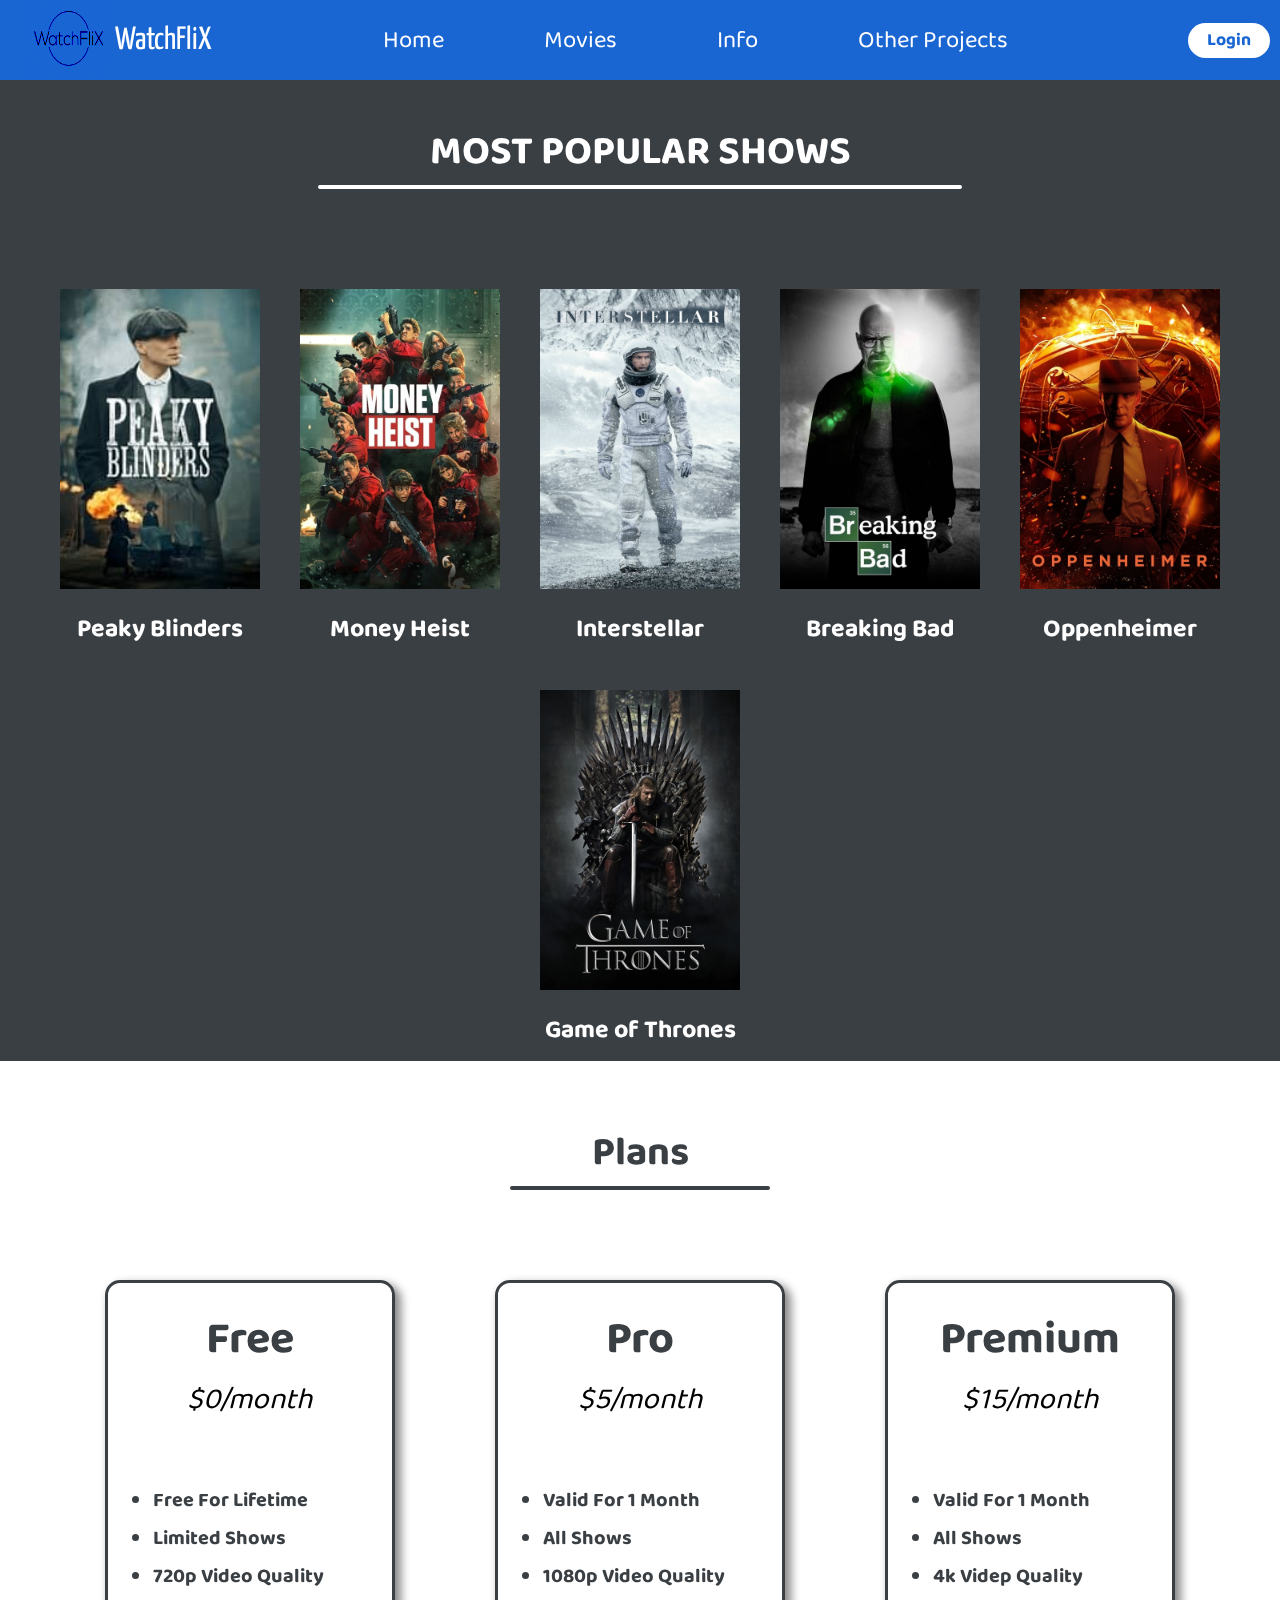
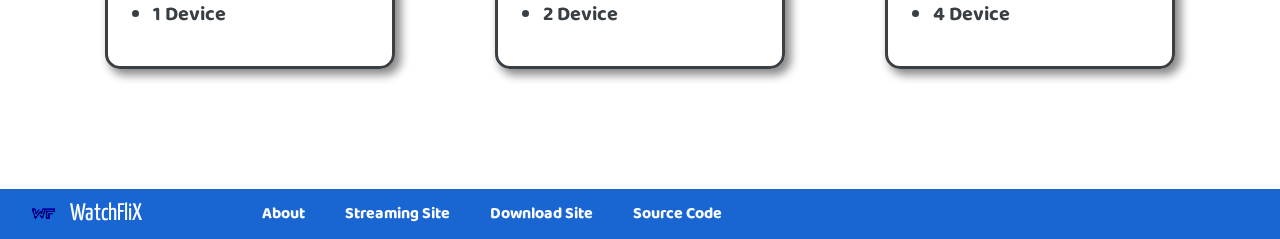
==== index.html @ edc8113d "first commit" ====
<!DOCTYPE html>
<html lang="eng">
    <head>
        <meta charset="UTF-8" />
        <meta http-equiv="X-UA-Compatible" content="IE=edge" />
        <meta name="viewport" content="width-device-width, intial-scale=1.0" />
        <meta name="author" content="ManaV">
        <link rel="stylesheet" href="style.css" />
        <script src="script.js"></script>
        <title>WatchFliX</title>
        <link rel="icon" type="image/png" href="images/logo/logo_title_.png"/>
        </head>

        <body>
            <nav id="navbar">
                <div id="title"><img src="images/logo/logo.png" />
                    <div>WatchFliX</div>
                </div>    
                <ul>
                    <li><a href="index.html">Home</a></li>
                    <li><a href="https://moviesjoy.plus/movie" target="_blank">Movies</a></li>
                    <li><a href="#">Info</a></li>
                    <li><a href="https://github.com/manavchaudhary1?tab=repositories" target="_blank">Other Projects</a></li>
                  </ul>                
            <a href="login_form/login.html"><button type="submit" id="login-btn">Login</button></a>
            </nav>
            
            <div class="popshow-container">
                <div id="pop-show-heading">MOST POPULAR SHOWS</div>
                <div id="pop-show-heading-divider"></div>
                <div class="popshow-title-container">
                    <div class="title-container">
                        <img src="images/Peaky/Peaky_Blinders_Logo.jpg" />
                        <div>Peaky Blinders</div>
                    </div>
                    <div class="title-container">
                        <img src="images/Money_Heist/Heist_logo.jpg" />
                        <div>Money Heist</div>
                     </div>           
                    <div class="title-container">
                        <img src="images/Interstellar/Interstellar_logo (1).jpg" />
                        <div>Interstellar</div>
                    </div>
                    <div class="title-container">
                        <img src="images/Breaking_Bad/Breaking_Bad_logo.jpg" />
                        <div>Breaking Bad</div>
                    </div>
                    <div class="title-container">
                        <img src="images/oppenheimer/Oppenheimer.jpg" />
                        <div>Oppenheimer</div>    
                     </div>
                    <div class="title-container">
                        <img src="images/GOT/GOT_logo.jpg" />
                        <div>Game of Thrones</div>    
                     </div>   
                 </div>
                 </div>
            <div id="plan-heading">Plans</div>
            <div id="plans-heading-divider"></div>
            <div class="plans-container-parent">
                <div class="plans-container">
                    <div id="planbox-heading">Free</div>
                    <div id="planbox-cost">$0/month</div>
                    <ul>
                        <li>Free For Lifetime</li>
                        <li>Limited Shows</li>
                        <li>720p Video Quality</li>
                        <li>1 Device</li>
                    </ul>
                </div>
                <div class="plans-container">
                    <div id="planbox-heading">Pro</div>
                    <div id="planbox-cost">$5/month</div>
                    <ul>
                        <li>Valid For 1 Month</li>
                        <li>All Shows</li>
                        <li>1080p Video Quality</li>
                        <li>2 Device</li>
                    </ul>
                </div>
                <div class="plans-container">
                    <div id="planbox-heading">Premium</div>
                    <div id="planbox-cost">$15/month</div>
                    <ul>
                        <li>Valid For 1 Month</li>
                        <li>All Shows</li>
                        <li>4k Videp Quality</li>
                        <li>4 Device</li>
                    </ul>
                </div>     
            </div>

        <footer>
            <img src="images/logo/logo_title_.png" />
            <div>WatchFliX</div>

            <ul class="misc-links">
              <li><a href="https://github.com/manavchaudhary1" target="_blank">About</a></li>
              <li><a href="https://moviesjoy.plus/home" target="_blank">Streaming Site</a></li>
              <li><a href="https://moviesnation.cx/" target="_blank">Download Site</a></li>
              <li><a href="" target="_blank">Source Code</a></li>
            </ul>
        </footer>
    </body>
</html>
---- style.css ----
/* Import Fonts */
@font-face {font-family:'Baloo Bhai 2';src: url('fonts/BalooBhai2-VariableFont_wght.ttf');}
@font-face {font-family: 'Yanone Kaffeesatz';src: url('fonts/YanoneKaffeesatz-VariableFont_wght.ttf');}

/* All Variables */
:root{
    --prim-font:'Baloo Bhai 2';
    --nav-color:rgb(25,102,211);
    --prim-color:#3a3f44;
    --nav-title-font:'Yanone Kaffeesatz';
}

/* CSS reset*/
*{
    margin: 0;
    padding: 0;
    border-style: none;
}

/* Index.html */

/* Navbar-box */

#navbar{
    display: flex;
    align-items: center;
    background-color: var(--nav-color);
    height: 80px;
    width: 100%;
    position: sticky;
    top: 0px;
    justify-content: space-between;
}

#title{
    display: flex;
    align-items: center;
}

/* navbar-img */
#navbar img{
    width: 95px;
    height: 80px;
    margin-left :20px;
    mix-blend-mode: color-burn;
}

#navbar img:hover{cursor:pointer;}

/* navbar-title */
#title div{
    color: white;
    font-family: var(--nav-title-font);
    font-size: 2.0rem;
}

#title div:hover{cursor:pointer;}

/* navbar-links-item-container */
#navbar ul{
    display:flex;
    list-style-type: none;
    margin: auto;
    flex-wrap:wrap;
    padding: 0;
    justify-content: center;
}

/* navbar-links-item-container */
#navbar ul li{
    font-size: 1.5rem;

}

/* navbar-link-item */
#navbar ul li a{
    color: white;
    text-decoration: none;
    font-family: var(--prim-font);
    padding: 0px 50px;
}

#navbar ul li a:hover{
    text-decoration: underline;
}

/* user-buttons */
#navbar a button {
    background-color: white;
    margin:0px 10px;
    padding:3px 19px;
    border-radius: 25px;
    font-weight: bolder;
    font-size: 1.1rem;
    font-family: var(--prim-font);
    color: var(--nav-color);
    text-decoration: none;
}

#navbar a button:hover{
    transition-duration: 0.27s;
    cursor: pointer;
    color:white;
    background-color: black;
}


/*  NAVBAR ENDS  */

/*  POPULAR SHOWS */
#pop-show-heading{
    font-size: 40px;
    font-family: var(--prim-font);
    font-weight: bolder;
    color:white;
    display: block;
    text-align: center;
}

/* The Horizontal ruler*/
#pop-show-heading-divider{
    border:2px solid white;
    background-color: white;
    border-radius: 10px;
    width: 50%;
    margin: auto;
    margin-bottom: 70px;
}

/* Parent Container */
.popshow-container{
    background-color: var(--prim-color);
    padding-top: 40px;
}

/* container which contains the title-blocks*/
.popshow-title-container{
    display: flex;
    justify-content: center;
    flex-wrap: wrap;
}

/*  Image of Title  */
.popshow-title-container div img{
        width: 200px; /* Adjust the width to your desired size */
        height: 300px; /* Adjust the height to your desired size */
        margin: 20px 10px;
}

.popshow-title-container div img:hover{
    transition-duration:0.4s;
    cursor:pointer;
    box-shadow: 5px 5px 10px 5px black;
}

/*  Title Block : Container of a title and its name */
.title-container{
    display: flex;
    flex-direction: column;
    align-items: center;
    padding: 10px 10px;
}

/*  Title Block : Name of the title */
.title-container div{
    font-size: 25px;
    font-family: var(--prim-font);
    font-weight: bolder;
    color: white;
}

.title-container div:hover{
    cursor:pointer;
}

/* POPULAR SHOWS END*/

/* PLANS */

#plan-heading{
    font-size: 40px;
    font-family: var(--prim-font);
    font-weight: bolder;
    color:var(--prim-color);
    margin-top: 60px;
    text-align: center;
}

/* The Horizontal ruler*/
#plans-heading-divider{
    border:2px solid var(--prim-color);
    background-color: var(--prim-color);
    border-radius: 10px;
    width: 20%;
    margin: auto;
    margin-bottom: 70px;
}

/* Parent Container:contains plan boxes */
.plans-container-parent{
    display: flex;
    flex-wrap:wrap;
    justify-content: center;
    margin-bottom: 100px;
}

/* Plan container:contains the individual plans */
.plans-container{
    box-sizing: border-box;
    margin: 20px 50px;
    padding: 20px 40px;
    padding-bottom: 30px;
    border: 3px solid var(--prim-color);
    border-radius: 15px;
    width: 290px;
    box-shadow: 5px 5px 10px 1px  #888888 ;
    font-family:var(--prim-font);
    color: var(--prim-color);
}

.plans-container:hover{
    transition-duration:0.25s;
    cursor:pointer;
    background-color: var(--prim-color);
    color: white;
}

/* Heading Of Plans */

#planbox-heading{
    font-size: 45px;
    font-weight: bolder;
    text-align: center;
}

/* PRICE of plans */
#planbox-cost{
    font-size: 30px;
    font-style: italic;
    text-align: center;
    margin-bottom: 60px;
    color:black;
}

/* list container of specefication */
.plans-container ul{
    font-weight: bold;
    font-size: 20px;
    padding-left: 5px;
}

/* individual specs  */
.plans-container ul li{
    margin: 5px 0px;
}

/* Blur When hovering over Plans*/
.plans-container-parent:hover .plans-container{
    filter: blur(20px);
    transform: scale(.9);
    opacity:.5;
}
.plans-container-parent .plans-container:hover{
    filter: blur(0);
    transform: scale(1);
    opacity: 1;
}
/* PLANS ENDS  */

/* FOOTER */

footer{
    display: flex;
    align-items: center;
    background-color: var(--nav-color);
    width:100%;
}

footer img{
    height:50px;
    width: 50px;
    margin-left: 20px;
    aspect-ratio: 3/2;
    object-fit:contain;
    mix-blend-mode: color-burn;
}

footer div{
    color: white;
    font-family:var(--nav-title-font);
    font-size: 1.5rem;
}

footer img,footer div:hover{
    cursor: pointer;
}

footer ul{
    display:flex;
    list-style: none;
    margin-left: 100px;
}

footer ul li{
    padding : 0px 20px;
}

footer ul li a{
    text-decoration: none;
    color:white;
    font-family: var(--prim-font);
    font-weight: bold;
}

footer ul li a:hover{
    text-decoration: underline;
}

/* Media Query For Index.html */
@media screen and (max-width:1135px) {
    #navbar{
        flex-direction:column;
        height: auto;
    }

    #title{
        position: relative;
        right:150px;
    }
    
    #navbar ul li a{
        padding:0px 20px;
    }


    #login-btn{
        position: relative;
        left:150px;
        bottom:85px;
    }
}

@media screen and (max-width:730px) {
    .misc-links{
        margin-left:5px;
    }

    .misc-links li a{
        font-size:10px;
    }
}

@media screen and (max-width:590px) {
    #login-btn{
        position: relative;
        left:200px;
        bottom:85px;
    }

    .misc-links li{
        padding :0px 10px;
    }
}

@media screen and (max-width:480px){

    #title{
        position: relative;
        right:100px;
    }

    #navbar ul li{
        font-size:1rem;
    }

    #login-btn{
        position: relative;
        left:50px;
        bottom:80px;
        font-size:0.5rem;
        order: 2;
    }
    
    .misc-links li a{
        font-size:6px;
    }

    #pop-show-heading{
        font-size:30px;
    }

    .popshow-titles-container div img{
        height:210px;
        width:350px;
    }
    
}

@media screen and (max-width:390px){

    #navbar img{}


    .popshow-titles-container div img{
        height:120px;
        width:260px;
    }

    #navbar a button{
        padding:3px 10px;
        margin:0px 0px;
        font-size: 0.8rem;
    }

    #login-btn{
        top:-100px;
    }

    #navbar ul li{
        font-size : 0.8rem;
    }

    footer img{
        margin-left:0px;
        height:40px;
        width:30px;
    }

    footer div{
        font-size:1rem;
    }

    .plans-container{
        margin:10px 0px;
        padding: 15px 30px;
        width:280px;
    }
}
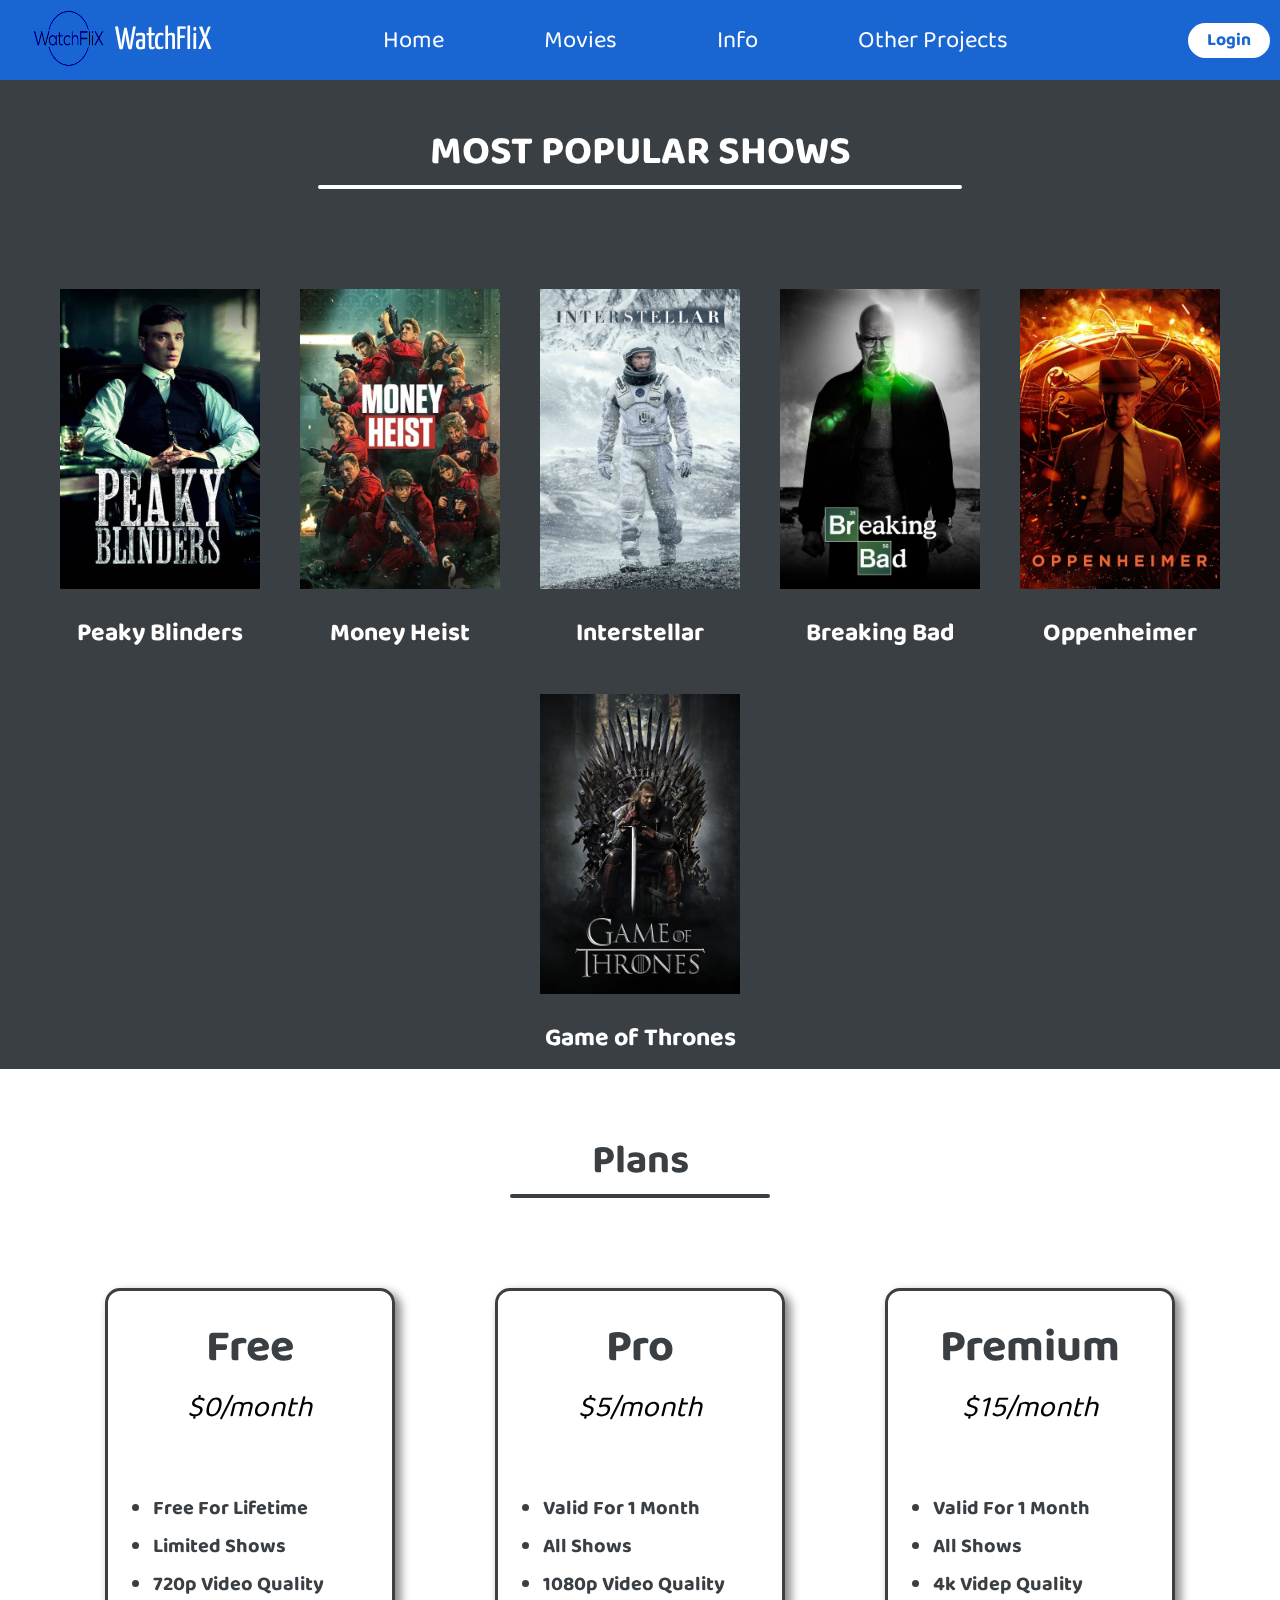
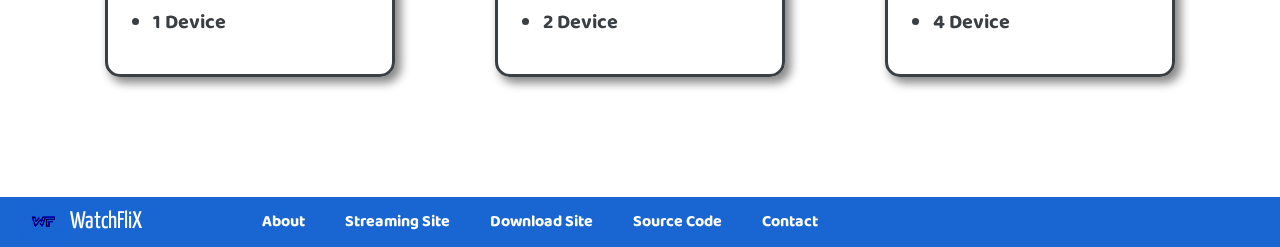
==== commit f934b269: "Second Commit" ====
--- a/index.html
+++ b/index.html
@@ -19,7 +19,7 @@
                 <ul>
                     <li><a href="index.html">Home</a></li>
                     <li><a href="https://moviesjoy.plus/movie" target="_blank">Movies</a></li>
-                    <li><a href="#">Info</a></li>
+                    <li><a href="https://github.com/manavchaudhary1/WatchFliX/blob/main/README.md" target="_blank">Info</a></li>
                     <li><a href="https://github.com/manavchaudhary1?tab=repositories" target="_blank">Other Projects</a></li>
                   </ul>                
             <a href="login_form/login.html"><button type="submit" id="login-btn">Login</button></a>
@@ -30,31 +30,37 @@
                 <div id="pop-show-heading-divider"></div>
                 <div class="popshow-title-container">
                     <div class="title-container">
-                        <img src="images/Peaky/Peaky_Blinders_Logo.jpg" />
+                        <a href="html/Peaky.html">
+                        <img src="images/Peaky/Peaky_Blinders_Logo.jpg" /></a>
                         <div>Peaky Blinders</div>
                     </div>
                     <div class="title-container">
-                        <img src="images/Money_Heist/Heist_logo.jpg" />
+                        <a href="html/Money_heist.html">
+                        <img src="images/Money_Heist/Heist_logo.jpg" /></a>
                         <div>Money Heist</div>
                      </div>           
                     <div class="title-container">
-                        <img src="images/Interstellar/Interstellar_logo (1).jpg" />
+                        <a href="html/Interstellar.html">
+                        <img src="images/Interstellar/Interstellar_logo (1).jpg" /></a>
                         <div>Interstellar</div>
                     </div>
                     <div class="title-container">
-                        <img src="images/Breaking_Bad/Breaking_Bad_logo.jpg" />
+                        <a href="html/breaking_bad.html">
+                        <img src="images/Breaking_Bad/Breaking_Bad_logo.jpg" /></a>
                         <div>Breaking Bad</div>
                     </div>
                     <div class="title-container">
-                        <img src="images/oppenheimer/Oppenheimer.jpg" />
+                        <a href="html/oppenheimer.html">
+                        <img src="images/oppenheimer/Oppenheimer.jpg" /></a>
                         <div>Oppenheimer</div>    
                      </div>
                     <div class="title-container">
-                        <img src="images/GOT/GOT_logo.jpg" />
+                        <a href="html/GOT.html">
+                        <img src="images/GOT/GOT_logo.jpg" /></a>
                         <div>Game of Thrones</div>    
                      </div>   
                  </div>
-                 </div>
+            </div>
             <div id="plan-heading">Plans</div>
             <div id="plans-heading-divider"></div>
             <div class="plans-container-parent">
@@ -98,7 +104,8 @@
               <li><a href="https://github.com/manavchaudhary1" target="_blank">About</a></li>
               <li><a href="https://moviesjoy.plus/home" target="_blank">Streaming Site</a></li>
               <li><a href="https://moviesnation.cx/" target="_blank">Download Site</a></li>
-              <li><a href="" target="_blank">Source Code</a></li>
+              <li><a href="https://github.com/manavchaudhary1/WatchFliX" target="_blank">Source Code</a></li>
+              <li><a href="mailto:manavchaudhary041@gmail.com" target="_blank">Contact</a></li>
             </ul>
         </footer>
     </body>
--- a/style.css
+++ b/style.css
@@ -398,7 +398,11 @@
 
 @media screen and (max-width:390px){
 
-    #navbar img{}
+    #navbar img{
+        width: 80px;
+        height: 60px;
+        margin-left :10px;
+    }
 
 
     .popshow-titles-container div img{
@@ -435,4 +439,4 @@
         padding: 15px 30px;
         width:280px;
     }
-}
+}